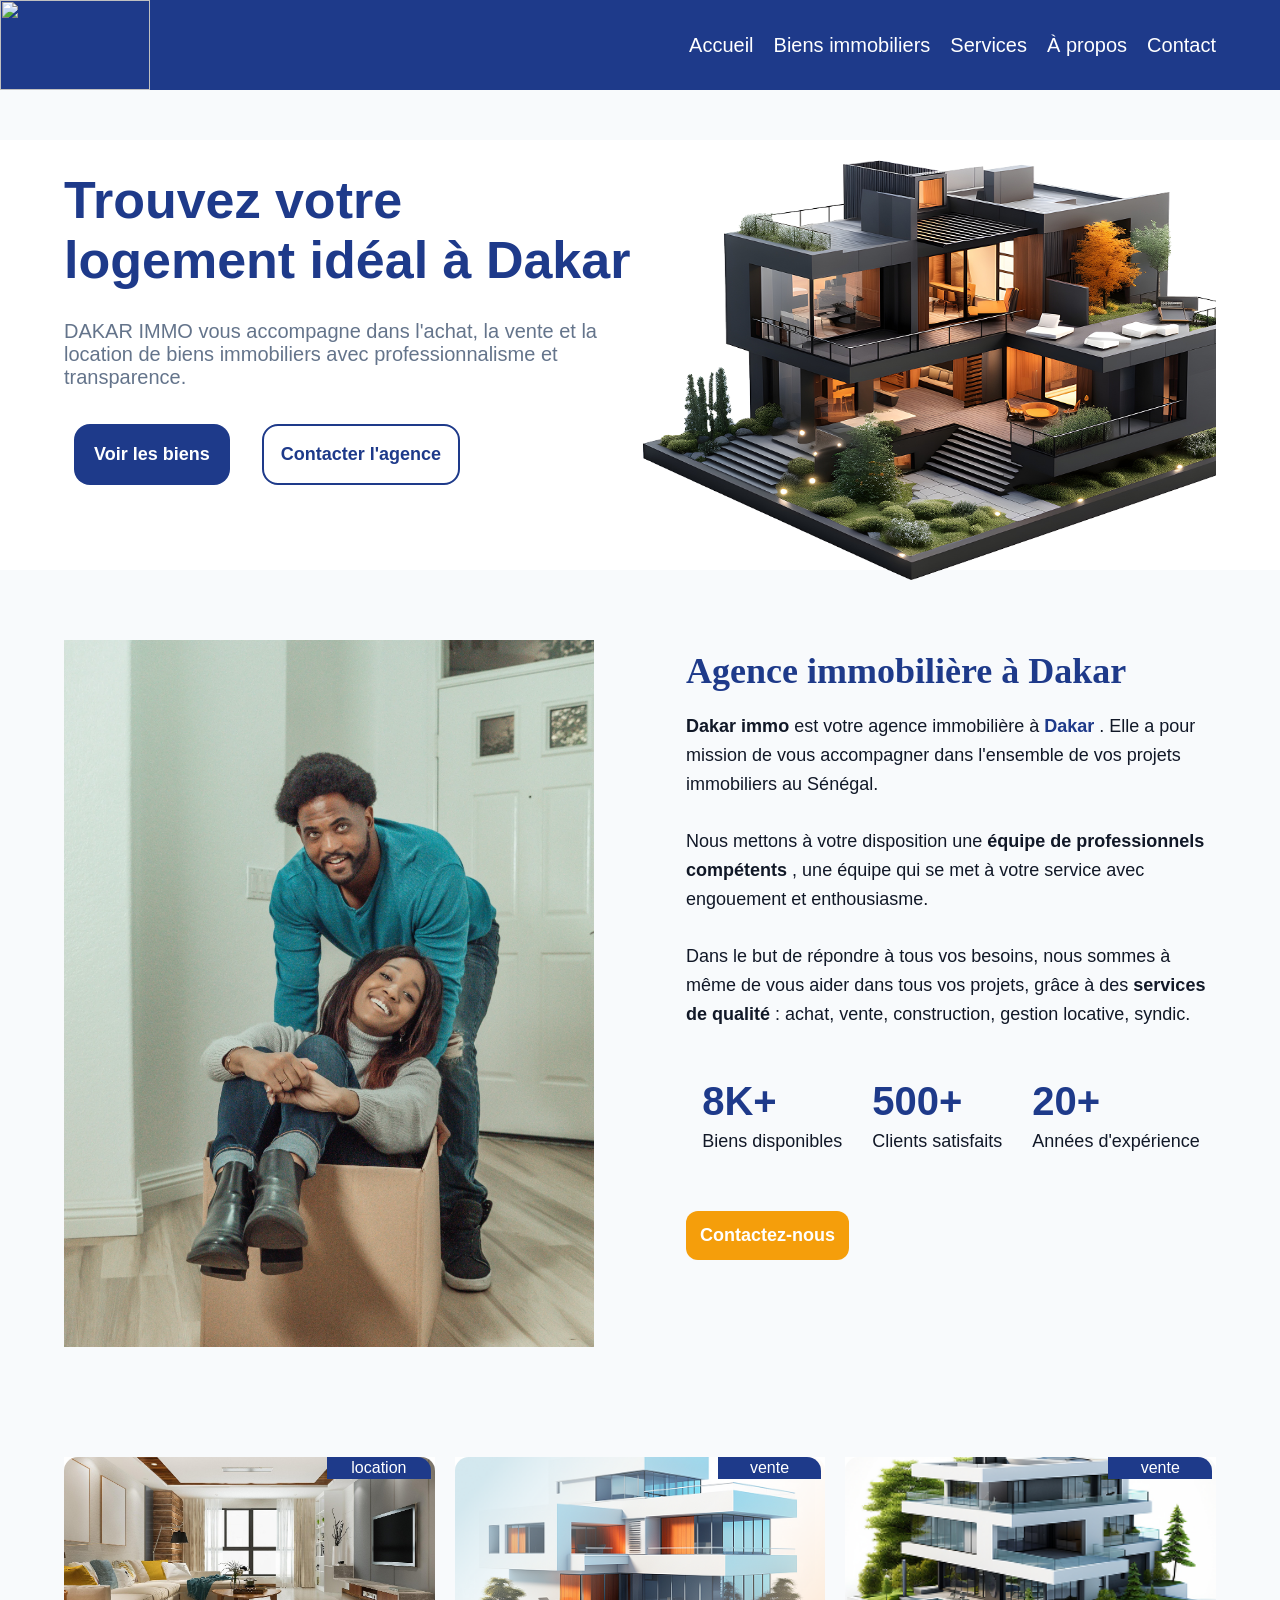
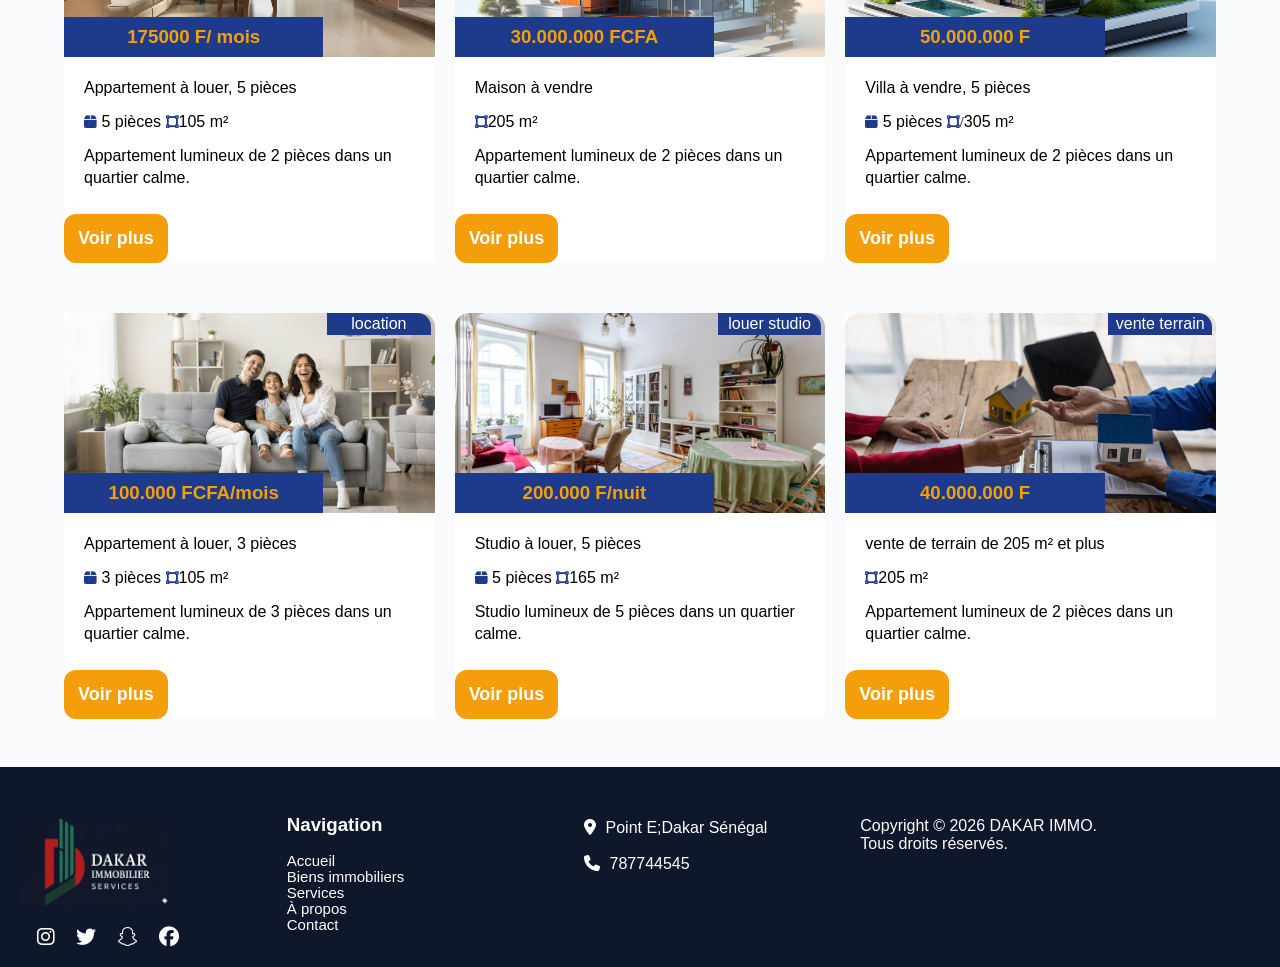
==== index.html @ 8d160462 "first commit" ====
<!DOCTYPE html>
<html lang="en">
<head>
    <meta charset="UTF-8">
    <meta name="viewport" content="width=device-width, initial-scale=1.0">
    <link rel="stylesheet" href="css/style.css">
  <link rel="stylesheet" href="https://cdnjs.cloudflare.com/ajax/libs/font-awesome/6.4.0/css/all.min.css">
    <title>Document</title>
</head>
<body>
   
<header class="header">
   
   <div class="rec1">
    <div class="logo">
        <img src="images/Logo.png" alt="">
    </div>
    

            <input type="checkbox" id="menuToggle" class="menu-checkbox" />


            <label for="menuToggle" class="menu-toggle" aria-label="Ouvrir le menu">
                <span></span>
            </label>

<div class="nav">
        <div  class="me"><a href="index.html"> Accueil</a></div>
        <div class="me"><a href="biens.html"> Biens immobiliers</a></div>
        <div class="me"><a href="services.html">Services</a></div>
       <div class="me"><a href="about.html">À propos</a></div>
       <div class="me"><a href="contact.html">Contact</a></div>
       </div>
</div>

</header>
<div class="hero">
    <div class="hero-content">
    <h1>Trouvez votre logement idéal à Dakar</h1>
    <p>DAKAR IMMO vous accompagne dans l'achat, la vente et la location de biens immobiliers  avec professionnalisme et transparence.</p>
<div class="bouton">
    <button class="bt1"><a href="biens.html">Voir les biens</a></button>
     <button class="bt2"><a href="contact.html" >Contacter l'agence</a></button>
     </div>
    </div>
<div class="hero-image">
    <img src="images/Final ii 1.png" alt="">
</div>
</div>
<div class="ag-presentation">
     <div class="image-presentation">
     <img src="images/immo.jpg" alt="">
    </div>
     <div class="text-presentation">
    <h2>Agence immobilière à Dakar</h2>
    <p> <strong>Dakar immo</strong> est votre agence immobilière à <strong><span class="A">Dakar </span></strong>. Elle a pour mission de vous accompagner dans l'ensemble de vos projets immobiliers au Sénégal.
    <br><br>

    Nous mettons à votre disposition une <strong>équipe de professionnels compétents </strong> , une équipe qui se met à votre service avec engouement et enthousiasme.
    <br><br>
    Dans le but de répondre à tous vos besoins, nous sommes à même de vous aider dans tous vos projets, grâce à des  <strong>services de qualité  </strong>: achat, vente, construction, gestion locative, syndic.</p>
   
     <div class="compteur">
        <div class="compteur-item">
            <h3>8K+</h3>
            <p>Biens disponibles</p>
          </div>
            <div class="compteur-item">
                <h3>500+</h3>
                <p>Clients satisfaits</p>
            </div>
            <div class="compteur-item">
                <h3>20+</h3>
                <p>Années d'expérience</p>
            </div>
     </div>
    
<div class="by">
     <button class="bt3"><a href="contact.html" >Contactez-nous</a></button>
     </div>
</div>
</div>
    
<div class="biens-appercu">
    <div class="bloc">
          <div class="blocA">
            <p>location</p>
           
             <h3>175000 F/ mois</h3>
          </div>
          <div class="bloc2">
            <div class="det">
                <p>Appartement à louer, 5 pièces</p>
            </div> 
            <div class="dett">  
              
               <span><i class="fa-solid fa-box"></i> 5 pièces</span> 
               <span><i class="fa-solid fa-vector-square"></i>105 m²</span>
            </div> 
          <p>Appartement lumineux de 2 pièces dans un quartier calme.</p>
          </div>
             <div class="by">
     <button class="bt3"><a href="contact.html" >Voir plus</a></button>
     </div>
    </div>
    <div class="bloc">
          <div class="blocAA">
            <p>vente</p>
             <h3>30.000.000 FCFA</h3>
          </div>
          <div class="bloc2">
            <div class="det">
                <p>Maison à vendre</p>
            </div> 
            <div class="dett">   
            
               <span><i class="fa-solid fa-vector-square"></i>205 m²</span>
            </div> 
          <p>Appartement lumineux de 2 pièces dans un quartier calme.</p>
          </div>
          <div class="by">
     <button class="bt3"><a href="contact.html" >Voir plus</a></button>
     </div>
    </div>
    <div class="bloc">
          <div class="blocAAA">
            <p>vente</p>
             <h3>50.000.000 F</h3>
          </div>
          <div class="bloc2">
            <div class="det">
                <p>Villa à vendre, 5 pièces</p>
            </div> 
            <div class="dett">   
               <span><i class="fa-solid fa-box"></i> 5 pièces</span> 
               <span><i class="fa-solid fa-vector-square">/</i>305 m²</span>
            </div> 
          <p>Appartement lumineux de 2 pièces dans un quartier calme.</p>
          </div>
             <div class="by">
     <button class="bt3"><a href="contact.html" >Voir plus</a></button>
     </div>
    </div>
    <div class="bloc">
          <div class="blocAAAJ">
            <p>location</p>
             <h3>100.000 FCFA/mois</h3>
          </div>
          <div class="bloc2">
            <div class="det">
                <p>Appartement à louer, 3 pièces</p>
            </div> 
            <div class="dett">   
               <span><i class="fa-solid fa-box"></i> 3 pièces</span> 
               <span><i class="fa-solid fa-vector-square"></i>105 m²</span>
            </div> 
          <p>Appartement lumineux de 3 pièces dans un quartier calme.</p>
          </div>
             <div class="by">
     <button class="bt3"><a href="contact.html" >Voir plus</a></button>
     </div>
    </div>
    <div class="bloc">
          <div class="blocAAAK">
            <p>louer studio</p>
             <h3>200.000 F/nuit</h3>
          </div>
          <div class="bloc2">
            <div class="det">
                <p>Studio à louer, 5 pièces</p>
            </div> 
            <div class="dett">   
               <span><i class="fa-solid fa-box"></i> 5 pièces</span> 
               <span><i class="fa-solid fa-vector-square"></i>165 m²</span>
            </div> 
          <p>Studio lumineux de 5 pièces dans un quartier calme.</p>
          </div>
             <div class="by">
     <button class="bt3"><a href="contact.html" >Voir plus</a></button>
     </div>
    </div>
    <div class="bloc">
          <div class="blocAAAL">
            <p>vente terrain</p>
             <h3>40.000.000 F</h3>
          </div>
          <div class="bloc2">
            <div class="det">
                <p>vente de terrain de 205 m² et plus</p>
            </div> 
            <div class="dett">   
             
               <span><i class="fa-solid fa-vector-square"></i>205 m²</span>
            </div> 
          <p>Appartement lumineux de 2 pièces dans un quartier calme.</p>
          </div>
             <div class="by">
     <button class="bt3"><a href="contact.html" >Voir plus</a></button>
     </div>
    </div>
</div>



</body>
<footer class="foot1">
  <div class="B">
    <div class="B1">
      <div class="logo">
          <img src="images/log.jpg" alt="">
      </div>
      <div class="icone">
        <span><i class="fa-brands fa-instagram"></i></span>
        <span><i class="fa-brands fa-twitter"></i></span>
        <span><i class="fa-brands fa-snapchat"></i></span>
        <span><i class="fa-brands fa-facebook"></i></span>
      </div>
    </div>
    <div class="B2">
      <div class="MENU">
        <h3>Navigation</h3>
        <div class="navv">
        <div  class="mee"><a href="index.html"> Accueil</a></div>
        <div class="mee"><a href="biens.html"> Biens immobiliers</a></div>
        <div class="mee"><a href="services.html">Services</a></div>
       <div class="mee"><a href="about.html">À propos</a></div>
       <div class="mee"><a href="contact.html">Contact</a></div>
       </div>
</div>
      </div>
      <div class="AD">
        <span><i class="fa-solid fa-location-dot"></i>Point E;Dakar Sénégal</span><br>
        <span><i class="fa-solid fa-phone"></i>787744545</span>
          </div>
     <div class="TR">Copyright © 2026 DAKAR IMMO.<br> Tous droits réservés.</div>     
    </div>
  </div>

</footer>
</html>
---- css/style.css ----
* {
    margin: 0;
    padding: 0;
    box-sizing: border-box;
}

 html {
    scroll-behavior: smooth;
} 

 body {
    font-family: Arial, sans-serif;
    background-color: #F8FAFC;
   
   
    
} 
img {
    display: block;
    max-width: 100%;
  
}
.header {
    position: fixed;
    top: 0;
    left: 0;
    width: 100%;
    height: 92px;
    z-index: 1000;
    margin-bottom: 70px;

}



.rec1 {
    
    background-color:#1E3A8A;
    display: flex;
    align-items: center;
    justify-content: space-between;
   
}
.nav {
    display: flex;
    gap: 20px;
    margin-right: 5%;
}

.logo img {
    width: 150px;
    height: 90px;
    background-color: #1E3A8A;
}
.nav a {
    text-decoration: none;
    color: white;
    font-family: 'Arial', sans-serif;
    font-size:20px;
    position: relative;

   
}

.me a:hover {
    border-bottom: 2px solid #F59E0B;
    bottom: -3px;
    
   
}

  .hero {
    width: 100%;
   margin-top: 140px;
    display: flex;
    justify-content: space-around;
    background-color:white;
    height:430px;
  }
  .hero-content {
    margin-top: 30px;
    width: 50%;
    height: 500px;
    margin-left: 5%;
  }
  .hero-image {
    width: 50%;
    margin-right: 5%;
 
  }
  .hero-image img {
    width: 100%;
    height:450px;
    border-radius: 10px;
  }
.hero-content h1 {
    color: #1E3A8A;
    font-size: 52px;
    margin-bottom: 30px;
     /* text-shadow: 2px 2px 4px rgba(0, 0, 0, 0.5);   */
}
.hero-content p {
    color:#64748B;
    font-size: 20px;
    margin-bottom: 25px;
    /* text-shadow: 1px 1px 2px rgba(0, 0, 0, 0.4);  */
}
.bt1{
    padding: 20px ; 
    font-size: 18px;
    background-color: #1E3A8A;
    border: none; 
    border-radius: 16px;
    margin: 10px;
  
  
}
.bt4 {
    padding: 10px ; 
    font-size: 18px;
    background-color:#F59E0B;
    border: none; 
    border-radius: 11px;
    margin: 10px;
  
  
}
.bouton {
    display: flex;
    gap: 12px;
    margin: 0 auto;
}
.bt1 a {
    color: white;
    text-decoration: none;
    font-weight: bold;
    height: 50px;
}
.bt4 a {
    color: white;
    text-decoration: none;
    font-weight: bold;
    height: 50px;
    font-size: 16px;
}
.bt2 {
    padding: 17px ; 
    font-size: 18px;
    background-color: white;
    border: 2px solid #1E3A8A; 
    border-radius: 16px;
    margin: 10px;
  
  
}
.bt2 a {
    color: #1E3A8A;
    text-decoration: none;
    font-weight: bold;
}
.ag-presentation {
    display: flex;
    gap: 8%;
    margin: 20px auto;
    margin-top: 70px;
    width: 90%;

}
.text-presentation {
    width: 50%;
    margin-top: 10px;
}
.text-presentation h2 {
    color: #1E3A8A;
    font-size: 36px;
    margin-bottom: 20px;
    font-family: bold;
}
.text-presentation p {
    margin-top: 20px;
    color:#111827;
    font-size: 18px;
    line-height: 1.6;
   
}
.A {
    color: #1E3A8A;
}
.image-presentation {
    width: 50%;
    padding: 0;
}
.image-presentation img {
    width: 100%;
    height:auto;
   
}
.bt3 {
    padding: 14px ; 
    font-size: 18px;
    border: none;
    background-color:#F59E0B;
    margin-top: 5px;
    border-radius: 12px;
  
  
}
.bt3 a {
    color: white;
    text-decoration: none;
    font-weight: bold;
    height: 50px;
}
.compteur {
    display: flex;
    gap: 30px;
    justify-content: center;
    margin: 50px auto;
}
.compteur .item {
    text-align: center;
}
.compteur-item h3 {
    color: #1E3A8A;
    font-size: 40px;
    
   
}
.compteur-item p {
    margin-top : 3px;
}
.box {
    width: 90%;
    margin: 100px auto;
    display:grid;
   grid-template-columns: repeat(3,1fr);
    gap: 40px;
  
}
.boxA {
    width: 100%;
    height: 280px;
    line-height: 20px;
    background-color: white;
   border-radius: 12px;

}
.boxA img {
    margin-left: 50px;
}

.AA {
    margin: 12px auto;
    width: 80%;
    margin-left: 20px;
}
.AB {
    width: 70%;
    text-align: center;
    margin: 0 auto;
   
  
}
.AB h2 {
    text-align: center;
}
.AB p {
    margin-top: 25px;
    font-size: 0.9em;
    
}

.foot1 {
    background-color: #0F172A;
    width: 100%;
    height: 200px;
    margin-top: 600px;
    display: flex;
    justify-content:space-between;
  
    padding-top: 50px;
}
.foot2 {
    background-color: #0F172A;
    width: 100%;
    height: 200px;
    margin-top: 1910px;
    display: flex;
    justify-content:space-between;
  
    padding-top: 50px;
}
.foot3 {
    background-color: #0F172A;
    width: 100%;
    height: 200px;
   
    display: flex;
    justify-content:space-between;
  
    padding-top: 50px;
}
.foot4 {
    background-color: #0F172A;
    width: 100%;
    height: 200px;
   margin-top: 40px;
    display: flex;
    justify-content:space-between;
  
    padding-top: 50px;
}
.foot5 {
    background-color: #0F172A;
    width: 100%;
    height: 200px;
   
    display: flex;
    justify-content:space-between;
  
    padding-top: 50px;
}
.icone i {
    color: white;
    margin-top: 20px;
    margin-left: 17px;
    font-size: 20px;
}
.B1 {
    margin-left: 20px;
    margin-top: 0;
    width: 70%;
    color: white;
}
.AD i {
    color: white ;
}

.navv {
    display: flex;
    flex-direction: column;
}
.MENU h3 {
    color: White;
    margin-bottom: 20px;
}
.B2 {
    width: 50%;
    line-height: 16px;
}
.me a {
    line-height: 20px;
}
.AD {
    width: 100%;
    margin-top: -8px;
}
.TR {
    width: 100%;
   
}

.navv a {
    text-decoration: none;
    color: white;
    font-family: 'Arial', sans-serif;
    font-size:15px;
    position: relative;

   
}
.B {
    display: grid;
    grid-template-columns: repeat(4,1fr);
    gap: 50px;
  
    color: white;
    
}
.AD {
    line-height: 20px;
}
.AD i {
    margin: 10px;
}


















.biens-appercu {
    width: 90%;
    margin: 80px auto;
    height: 340px;
   line-height: 22px;
   display: grid;
   grid-template-columns: repeat(3,1fr);
   gap: 20px;
   
   justify-content: space-between;
   

}

.bloc {
      width: 100%;
    background-color: white;
    margin-top: 30px;
}


.blocA {
    background: url(../images/villaB.jpg) center/cover no-repeat;
    border-radius: 14px 14px 0 0;
    height: 200px;
}

.blocAA {
    background: url(../images/villaC.jpg) center/cover no-repeat;
    border-radius: 14px 14px 0 0;
    height: 200px;
}
.blocAAA {
    background: url(../images/villaD.jpg) center/cover no-repeat;
    border-radius: 14px 14px 0 0;
    height: 200px;
}
.blocAAAJ {
    background: url(../images/villaDD.jpg) center/cover no-repeat;
    border-radius: 14px 14px 0 0;
    height: 200px;
}
.blocAAAK {
    background: url(../images/appartementAN.jpg) center/cover no-repeat;
    border-radius: 14px 14px 0 0;
    height: 200px;
}
.blocAAAL {
    background: url(../images/villaQ.jpg) center/cover no-repeat;
    border-radius: 14px 14px 0 0;
    height: 200px;
}
.blocA h3 {
    display: flex;
  color: #F59E0B;
  margin-top: 138px;
  background-color: #1E3A8A;
  width: 70%;
  height: 40px;
  align-items: center;
  justify-content: center;

}
.blocAA h3 {
    display: flex;
  color: #F59E0B;
  margin-top: 138px;
  background-color: #1E3A8A;
  width: 70%;
  height: 40px;
  align-items: center;
  justify-content: center;

}
.blocAAA h3 {
    display: flex;
  color:#F59E0B;
  margin-top: 138px;
  background-color: #1E3A8A;
  width: 70%;
  height: 40px;
  align-items: center;
  justify-content: center;

}
.blocAAAJ h3 {
    display: flex;
  color:#F59E0B;
  margin-top: 138px;
  background-color: #1E3A8A;
  width: 70%;
  height: 40px;
  align-items: center;
  justify-content: center;

}
.blocAAAK h3 {
    display: flex;
  color:#F59E0B;
  margin-top: 138px;
  background-color: #1E3A8A;
  width: 70%;
  height: 40px;
  align-items: center;
  justify-content: center;

}
.cv {
  margin: 0 auto;
}
.blocAAAL h3 {
    display: flex;
  color:#F59E0B;
  margin-top: 138px;
  background-color: #1E3A8A;
  width: 70%;
  height: 40px;
  align-items: center;
  justify-content: center;

}
.blocAA p {
    margin-bottom: 20px;
    font-size: 16px;
    color: white;
    background-color: #1E3A8A;
    width: 28%;
    text-align: center;
    margin-left: 263px;
    border-radius: 0 14px 0 0;
   
}
.blocA p {
    margin-bottom: 20px;
    font-size: 16px;
    color: white;
    background-color: #1E3A8A;
    width: 28%;
    text-align: center;
    margin-left: 263px;
    border-radius: 0 14px 0 0;
   
}
.blocAAA p {
    margin-bottom: 20px;
    font-size: 16px;
    color: white;
    background-color: #1E3A8A;
    width: 28%;
    text-align: center;
    margin-left: 263px;
    border-radius: 0 14px 0 0;
   
}
.blocAAAJ p {
    margin-bottom: 20px;
    font-size: 16px;
    color: white;
    background-color: #1E3A8A;
    width: 28%;
    text-align: center;
    margin-left: 263px;
    border-radius: 0 14px 0 0;
   
}
.blocAAAK p {
    margin-bottom: 20px;
    font-size: 16px;
    color: white;
    background-color: #1E3A8A;
    width: 28%;
    text-align: center;
    margin-left: 263px;
    border-radius: 0 14px 0 0;
   
}
.blocAAAL p {
    margin-bottom: 20px;
    font-size: 16px;
    color: white;
    background-color: #1E3A8A;
    width: 28%;
    text-align: center;
    margin-left: 263px;
    border-radius: 0 14px 0 0;
   
}



.bloc2 {
    margin: 20px;
   
}
.det p {
  
     font-size:1em;
    margin-bottom: 12px;
}
.dett i {
    color: #1E3A8A;
    font-size: 0.9em;
  
   
}
.del i {
    color: #1E3A8A;
    font-size: 0.9em;
   
}
.del h3 {
    margin-bottom: 12px;
    text-align: center;
}
.I {
    margin-left: 17px;
}
.dett span {
   
    gap: 100px;
   
}
.del {
    line-height: 30px;
}
.dett {
    margin-bottom: 12px;
}

/* PAGE BIEN */

.biens-appercuu {
    width: 90%;
    margin: 80px auto;
    height: 340px;
   line-height: 22px;
  display: grid;
  grid-template-columns: repeat(2,1fr);
  gap: 30px;
   
   
   justify-content: space-between;
   

}
.blocc {
      width: 100%;
    background-color: white;
}
.bloccA {
    background: url(../images/appartementF.jpg) center/cover no-repeat;
    border-radius: 14px 14px 0 0;
    height: 400px;
}
.bloccAB {
    background: url(../images/villaK.jpg) center/cover no-repeat;
    border-radius: 14px 14px 0 0;
    height: 400px;
}
.bloccAC {
    background: url(../images/studioA.jpg) center/cover no-repeat;
    border-radius: 14px 14px 0 0;
    height: 400px;
}
.bloccAD {
    background: url(../images/terrainA.jpg) center/cover no-repeat;
    border-radius: 14px 14px 0 0;
    height: 400px;
}
.bloccAE {
    background: url(../images/appartementT.jpg) center/cover no-repeat;
    border-radius: 14px 14px 0 0;
    height: 400px;
}
.bloccAF {
    background: url(../images/villaL.png) center/cover no-repeat;
    border-radius: 14px 14px 0 0;
    height: 400px;
}





.bloccA h3 {
    display: flex;
  color: #F59E0B;
  margin-top: 338px;
  background-color: #1E3A8A;
  width: 70%;
  height: 40px;
  align-items: center;
  justify-content: center;

}
.bloccAB h3 {
    display: flex;
  color: #F59E0B;
  margin-top: 338px;
  background-color: #1E3A8A;
  width: 70%;
  height: 40px;
  align-items: center;
  justify-content: center;

}
.bloccAC h3 {
    display: flex;
  color: #F59E0B;
  margin-top: 338px;
  background-color: #1E3A8A;
  width: 70%;
  height: 40px;
  align-items: center;
  justify-content: center;

}
.bloccAD h3 {
    display: flex;
  color: #F59E0B;
  margin-top: 338px;
  background-color: #1E3A8A;
  width: 70%;
  height: 40px;
  align-items: center;
  justify-content: center;

}
.bloccAE h3 {
    display: flex;
  color: #F59E0B;
  margin-top: 338px;
  background-color: #1E3A8A;
  width: 70%;
  height: 40px;
  align-items: center;
  justify-content: center;

}
.bloccAF h3 {
    display: flex;
  color: #F59E0B;
  margin-top: 338px;
  background-color: #1E3A8A;
  width: 70%;
  height: 40px;
  align-items: center;
  justify-content: center;

}

.p1 {
    margin-top: 150px;
    background: url(../images/appartementE.jpg) center/cover no-repeat;
    height: 350px;
   display: flex;
    align-items: center;
   
}
.tx h1 {
    color: #1E3A8A;
    font-size: 2.5em;
}
.tx p {
    font-size: 1.4em;
    color: #111827;
}

.tx {
    width: 40%;
    margin-left: 20px;
    
}



/* SERVICE */
.sev {
    margin-top: 150px;
    background: url(../images/studioE.jpg) center/cover no-repeat;
    height: 300px;
    display: flex;
    align-items: center;
    justify-content: center;
    color: #1E3A8A;
    font-size: 2em;
    box-shadow: #13203b;
}
.sec1 {
    width: 60%;
    margin: 60px auto;
    line-height: 30px;
  

  
   
    
}
.TT h1 {
    text-align: center;
}

/* A PROPOOS */
.secbac {
    background: url(../images/studioO.jpg) center/cover no-repeat;
    width:100%;
    height: 400px;
    display: flex;
    align-items: end;
    margin-top: 150px;
    font-size: 35px;
    color: #1E3A8A;
    padding-bottom: 30px;
    padding-left: 30px;

}
.ntre-histoire {
    width: 90%;
    margin: 30px auto;
    display: flex;
    justify-content: space-between;
   

}
.hist-image {
        width: 45%;

}
.hist-text {
    width: 50%;
}
.hist-text h2{
    color: #1E3A8A;
    margin-bottom: 20px;
}
.hist-text p {
     color: #111827;
}

.mission-vision {
    width: 95%;
    display: flex;
    justify-content: space-between;
    margin: 80px auto;
    line-height: 25px;
}
.mission-vision h2 {
    color: #1E3A8A;
    margin-bottom: 25px;
}
.mission-vision p {
           color: #111827;
}
.mission {
    width: 47%;
}
.vision {
    width: 47%;
}
ul {
    margin-left: 20px;
}
.choisir {
    text-align: center;
    margin: 25px auto;
    width: 60%;

}
.choisir h1 {
    font-size: 40px;
    color: #1E3A8A;
    margin-bottom: 15px;
}
.choisir p {
    color: #64748B;
    font-size: 19px;
}
.choice {
    width: 90%;
    margin: 20px auto;
    display: flex;
    justify-content: space-between;
    gap: 20px;
}
.ch1 {
    background: 
            linear-gradient(to top, #1E3A8A 20%,transparent),
            url(../images/villaQ.jpg) center/cover no-repeat;
            border-radius: 10px;
    width: 25%;
    height:230px ;
    display: flex;
    align-items: flex-end;
    padding-bottom: 20px;
  
}
.ch2 {
    background: 
            linear-gradient(to top, #1E3A8A 20%,transparent),
            url(../images/villaF.jpg) center/cover no-repeat;
            border-radius: 10px;
    width: 25%;
    height:230px ;
    display: flex;
    align-items: flex-end;
    padding-bottom: 20px;
  
}
footer i {
    color: white;
}
.ch3 {
    background: 
            linear-gradient(to top, #1E3A8A 20%,transparent),
            url(../images/studioQ.jpg) center/cover no-repeat;
            border-radius: 10px;
    width: 25%;
    height:230px ;
    display: flex;
    align-items: flex-end;
    padding-bottom: 20px;
  
}
.ch4 {
    background: 
            linear-gradient(to top, #1E3A8A 20%,transparent),
            url(../images/studioZ.jpg) center/cover no-repeat;
            border-radius: 10px;
    width: 25%;
    height:230px ;
    display: flex;
    align-items: flex-end;
    padding-bottom: 20px;
  
}
.choice h2 {
    color: white;
    margin-left: 20px;
    
}
.statistique {
      width: 90%;
      margin: 20px auto;
      background-color: #1E3A8A;
      height: 200px;
      border-radius: 30px;
      color: white;
      display: flex;
      justify-content: center;
      align-items: center;
      gap: 25px;
      margin-top: 100px;
}
.sta {
    width: 30%;
    text-align: center;
}
.sta h1 {
    font-size: 80px;
   margin-bottom: 20px;
}
.sta p {
    font-size: 20px;
}
.val-exp {
    width: 90%;
    display: flex;
    justify-content: space-between;
    margin: 40px auto;
}
.val {
    width: 47%;
}
.exp {
    width: 47%;
}
/* contact */

.tett {
    background: url(../images/contact.png) center/cover no-repeat;
    height: 400px;
    margin-top: 160px;
  display: flex;
    justify-content: center;
    align-items: center;
    margin-top: 150px;
    color: #1E3A8A;
    font-size: 30px;
}
.container {

    margin-top: 150px;
    width: 90%;
    padding: 25px;
    border-radius: 8px;
    margin: 0 auto;

}
.container .titt {
    font-size: 24px;
    font-weight: 600;
    position: relative;
    margin-bottom: 25px;
    color: #1E3A8A;
}
.content {
    margin-top: 20px;
}
.user-details {
    display: grid;
    grid-template-columns: repeat(2,1fr);
    gap: 30px;
    margin-bottom: 20px;


}
.input-box {
    margin-bottom: 15px;


}
.input-box label{
    display: block;
    margin-bottom: 8px;
    font-weight: 500;
    color: #111827;
}
.input-box input {
    width: 100%;
    height: 50px;
    padding: 0 15px;
    font-size: 16px;
    border: 1px solid black;
    border-radius: 10px;
    outline: none;
    background-color: white;
    
}
.input-box select {
    width: 100%;
    height: 50px;
    padding: 0 15px;
    font-size: 16px;
    border: 1px solid black;
    border-radius: 10px;
    outline: none;
    background-color: white;
    
}
.input-box #message {
    width: 150%;
    height: 150px;
}
.boxx {
    width: 90%;
    margin: 100px auto;
    display:grid;
   grid-template-columns: repeat(4,1fr);
    gap: 30px;
  
}
.boxxA {
    width: 100%;
    height: 170px;
    line-height: 15px;
    background-color: white;
   border-radius: 12px;

}
.Z img {
    margin-left: 50px;
    height: 60px;
    margin: 0 auto;
}

.Z {
    margin: 10px auto;
    width: 80%;
    margin-left: 20px;
}
.Y {
    width: 70%;
    text-align: center;
    margin: 0 auto;
   
  
}
.Y h2 {
    text-align: center;
    font-size: 16px;
}
.Y p {
    margin-top: 25px;
    font-size: 0.9em;
    
}



.menu-checkbox {
  display: none;
}
 
.menu-toggle {
  display: none;
  width: 48px;
  height: 48px;
  border: 1px solid #d9e3f2;
  border-radius: 14px;
  background: #ffffff;
  align-items: center;
  justify-content: center;
  cursor: pointer;
}




.menu-toggle span,
.menu-toggle::before,
.menu-toggle::after {
  content: "";
  display: block;
  width: 20px;
  height: 2px;
  background: #24324a;
  border-radius: 999px;
  transition: 0.3s ease;
    position: relative;

}
 
.menu-toggle::before {
  position: absolute;
  transform: translateY(-6px);
}
 
.menu-toggle::after {
  position: absolute;
  transform: translateY(6px);  
}


.menu-checkbox:checked ~ .menu-toggle span {
  opacity: 0;
}
 
.menu-checkbox:checked ~ .menu-toggle::before {
  transform: rotate(45deg);
}
 
.menu-checkbox:checked ~ .menu-toggle::after {
  transform: rotate(-45deg);
}
@media (max-width: 900px) {
  body {
    padding-top: 84px;
  }
 
  .header-inner {
    min-height: 84px;
  }
  .me a {
    color: #1E3A8A;
  }
 
  .menu-toggle {
    display: inline-flex;
    position: relative;
    z-index: 1002;
  }
 
  .nav {
    position: fixed;
    top: 84px;
    left: 16px;
    right: 16px;
    display: flex;
    flex-direction: column;
    align-items: stretch;
    gap: 8px;
    padding: 14px;
    background: rgba(255, 255, 255, 0.98);
    border: 1px solid #d9e3f2;
    border-radius: 20px;
    box-shadow: 0 14px 30px rgba(24, 48, 87, 0.08);
    opacity: 0;
    visibility: hidden;
    transform: translateY(-10px);
    transition: 0.3s ease;
  }
 
  .menu-checkbox:checked ~ .nav {
    opacity: 1;
    visibility: visible;
    transform: translateY(0);
  }
 
  .nav a {
    width: 100%;
    text-align: center;
    background: #f8fbff;
  }
}
















@media(min-width:320px) and (max-width:599px) {
    .rec1 {
        
        width: 100%;
        height: 60px;
        display: flex;
        justify-content: space-between;
        position: fixed;
        margin-bottom: 0px;

    }
    .logo img {
        height: 60px;
        margin-left: 25px;
        
    }
     
    .hero-image {
        width: 90%;
    }
    .hero img {
        width: 100%;
    }
    .nav a {
        font-size: 20px;
        width: 20%;
    }
    .hero-content{
        width: 100%;
    }
    .hero {
       
        display: flex;
        flex-direction: column;
        width: 100%;
        align-items: center;
        border-radius: 30px;
       
        height: 900px;
    }
    .hero-content h1 {
        margin-top: 20px;
        font-size: 40px;
        text-align: center;
    }
    .bt1 {
        width: 90%;
        display: flex;
        align-items: center;
        justify-content: center;
        height: 30px;
      
        
    }
    .bt2 {
        width: 95%;
        display: flex;
        align-items: center;
        justify-content: center;
        height: 30px;
      
        
    }
    .by {
        margin: 10px auto;
    }
    .bt1 a {
        font-size: 16px;
        margin-top: 30px;
    }
.bt2 a {
        font-size: 14px;
      
    }
    .bouton {
        display: flex;
        align-items: center;
        justify-content: center;
        gap: 5px;
    }
    .ag-presentation{
        display: flex;
    flex-direction: column;
    width: 100%;
    margin: 0 auto;
    }
  .image-presentation{
       width: 95%;
       
       margin: 12px auto;
    }
     .image-presentation img {
        border-radius: 20px;
     }
    .text-presentation{
        width: 90%;
        margin: 0 auto;
    }
    .text-presentation h2 {
        margin-top: 20px;
         text-align: center;
    }
    .compteur {
        width: 100%;
        display: flex;
        justify-self: center;
        align-items: center;
       
    }
    .compteur-item h3 {
        font-size: 30px;
    }
    .compteur-item p {
        font-size: 12px;
    }
    .by {
       display: flex;
       justify-content: center;
       border-radius: 20px;
    }
    .biens-appercu {
        display: flex;
        flex-direction: column;
    }
    /* biens */
    .p1 {
        margin-top: 60px;
        background-color: black;
        background-image: none;
        color: white;
        border-radius: 20px;
    }
    .tx h1 {
        font-size: 30px;
        width: 100%;
        text-align: center;
        margin-right: 20px;
        color: white;
        margin-bottom: 17px;
    }
    .tx {
        width: 100%;
        margin: 0 auto;
    }
    .tx p {
        font-size: 1.2em;
       width: 95%;
       margin: 0 auto;
        color: white;
        text-align: center;
        width: 100%;
    }
    .tx h2 {
        text-align: center;
        margin-top: 16px;
    }
    .biens-appercuu {
        display: flex;
        flex-direction: column;
    }
    .blocA p {
        margin-left: 253px;
    }
    .blocAA p {
        margin-left: 253px;
    }
    .blocAAA p {
        margin-left: 253px;
    }
    .blocAAAJ p {
        margin-left: 253px;
    }
    .blocAAAK p {
        margin-left: 253px;
    }
    .blocAAAL p {
        margin-left: 253px;
  }
  .sev {
    border-radius: 20px;
    margin-top: 60px;
  }
  .sec1 {
    width: 95%;
  }
  .box {
    display: flex;
    flex-direction: column;
  }
  body {
    width: 100%;
  }
  .secbac {
    margin: 0 auto;
    margin-top: 60px;
    font-size: 25px;
    box-shadow: #13203b 0.5;
    text-align: center;
    display: flex;
    justify-content: center;
    align-items: end;
   
   

  }
  .choisir {
    width: 90%;
    margin: 12px auto;
  }
  .choisir h1 {
       width: 100%;
       font-size: 30px;
  }
  .ntre-histoire {
           display: flex;
           flex-direction: column;

  }
  .hist-image {
    width: 100%;
  }
  .hist-text {
    width: 100%;
  }
  .mission-vision {
        display: flex;
        flex-direction: column;
  }
  .mission {
    width: 100%;
  }
   .vision {
    width: 100%;
  }
  .vision h2 {
    text-align: center;
  }
  .mission h2 {
    margin-top: 60px;
    text-align: center;
  }
  .val-exp {
    display: flex;
    flex-direction: column;
  }
  .val {
    width: 90%;
    border-radius: 12px;
    margin: 12px auto;

  }
  .exp {
    width: 90%;
    margin: 12px auto;
    border-radius: 12px;
  }
  .choice{
    display: flex;
    flex-direction: column;
  }
  .ch1 {
    width: 100%;
  }
  .ch2 {
    width: 100%;
  }
  .ch3 {
    width: 100%;
  }
  .ch4 {
    width: 100%;
  }
  .statistique {
    display: flex;
    flex-direction: column;
    height: auto;
    width: 100%;
  }
  .tett {
    margin-top: 50px;
    width: 100%;
    background-image: none;
    background-color: #F59E0B;
    color: white;
    border-radius: 20px;
  }
  .boxx {
    display: grid;
    grid-template-columns: repeat(2,1fr);
  }
  .Y p {
    font-size: 14px;
  }
  .user-details {
    display: flex;
    flex-direction: column;
  }
  .input-box #message {
    width: 100%;
  }
  .foot1 {
    background-color: #0F172A;
    width: 100%;
    height: 600px;
    margin-top: 2500px;
    display: flex;
  flex-direction: column;
   justify-content: center;
    padding-top: 50px;
    color: white;

}
.foot2 {
    background-color: #0F172A;
    width: 100%;
    height: 630px;
    margin-top: 4010px;
    display: flex;
  flex-direction: column;
   justify-content: center;
    padding-top: 50px;
    color: white;
  

}
.foot3 {
    background-color: #0F172A;
    width: 100%;
    height: 600px;
    color: white;
    display: flex;
  flex-direction: column;
   justify-content: center;
    padding-top: 50px;

}
.foot4 {
    background-color: #0F172A;
    width: 100%;
    height: 600px;
    color: white;
    display: flex;
  flex-direction: column;
   justify-content: center;
    padding-top: 50px;

}
.foot5 {
    background-color: #0F172A;
    width: 100%;
    height: 600px;
   
    display: flex;
  flex-direction: column;
   justify-content: center;
    padding-top: 50px;
    color: white;

}
    .B1 {
        display: flex;
        flex-direction: column;
        align-content: center;
        justify-content: center;
        width: 100%;
        margin-left: 57px;
        color: white;
    }
        .B {
        display: flex;
        flex-direction: column;
        align-content: center;
        justify-content: center;
        width: 100%;
        margin-left: 57px;
        color: white;
    }
    .mee a {
        color: #ffffff;
    }
.AD{
    width: 100%;
}

}

@media (min-width:600px) and (max-width:1024px){
    
    .ag-presentation {
        display: flex;
        flex-direction: column;
    }
    .image-presentation {
        width: 100%;
    }
    .text-presentation {
        margin-top: 25px;
        width: 100%;
    }
    .by {
       display: flex;
       justify-content: center;
    }
    .biens-appercu {
        display: grid;
        grid-template-columns: repeat(2,1fr);
    }
    .me a {
        font-size: 20px;
    }
    .p1 {
        margin-top: 50px;
    }
    .tx {
        width: 90%;
        margin: 0 auto;

    }
    .tx h1 ,h2 {
        text-align: center;
    }
    .tx p {
        text-align: center;
        margin-top: 15px;
        margin-bottom: 12px;
    }
    .sec1 h1 {
        margin-bottom: 20px;
    }
    .box {
        display: grid;
        grid-template-columns: repeat(2,1fr);
        
    }
    .boxA {
        height: 300px;
    }
    .sev {
        margin-top: 50px;
    }
    .secbac {
        margin-top: 50px;
        font-size: 30px;
       display: flex;
       justify-content: center;
       align-items: center;
    }
    .choisir {
        width: 90%;
    }
    .choisir p{
        width: 100%;
        text-align: center;
    }
    .ntre-histoire{
        display: flex;
        flex-direction: column;
    }
    .hist-image{
        width: 100%;
    }
    .hist-text {
        width: 100%;
    }
    .hist-text h2 {
        margin-top: 20px;
    }
    .vision h2 {
        font-size: 20px;
    }
    .vision p {
        font-size: 12px;
    }
     .mission h2 {
        font-size: 20px;
    }
    .mission p {
        font-size: 12px;
    }
    ul {
        font-size: 13px;
        line-height: 16px;
    }
    .val-exp{
        display: flex;
        flex-direction: column;
        align-items: center;
        justify-content: center;
    }
    .val {
        width: 90%;
       
    }
     .exp {
        margin-top: 30px;
        width: 90%;
     }
     .choice {
        display: grid;
        grid-template-columns: repeat(2,1fr);
     }
     .ch1 {
        width: 100%;
     }
     .ch2 {
        width: 100%;
     }
     .ch3 {
        width: 100%;
     }
     .ch4 {
        width: 100%;
     }
     .sta h1 {
        font-size: 35px;
     }
     .sta p {
        font-size: 15px;
     }
     .tett {
        margin-top: 50px;
     }
     .hero{
        margin-top: 50px;
     }
       .foot1 {
    background-color: #0F172A;
    width: 100%;
    height: 200px;
    margin-top:1040px;
    display: flex;
  flex-direction: column;
   justify-content: center;
    padding-top: 50px;
    color: white;

}
.foot2 {
    background-color: #0F172A;
    width: 100%;
    height: 300px;

    display: flex;
  flex-direction: column;
   justify-content: center;
    padding-top: 50px;
    color: white;
  

}
.foot3 {
    background-color: #0F172A;
    width: 100%;
    height: 300px;
    color: white;
    display: flex;
  flex-direction: column;
   justify-content: center;
    padding-top: 50px;

}
.foot4 {
    background-color: #0F172A;
    width: 100%;
    height: 200px;
    color: white;
    display: flex;
  flex-direction: column;
   justify-content: center;
    padding-top: 50px;

}
.foot5 {
    background-color: #0F172A;
    width: 100%;
    height: 300px;
   
    display: flex;
  flex-direction: column;
   justify-content: center;
    padding-top: 50px;
    color: white;

}
.B{
    color: white;
}
}
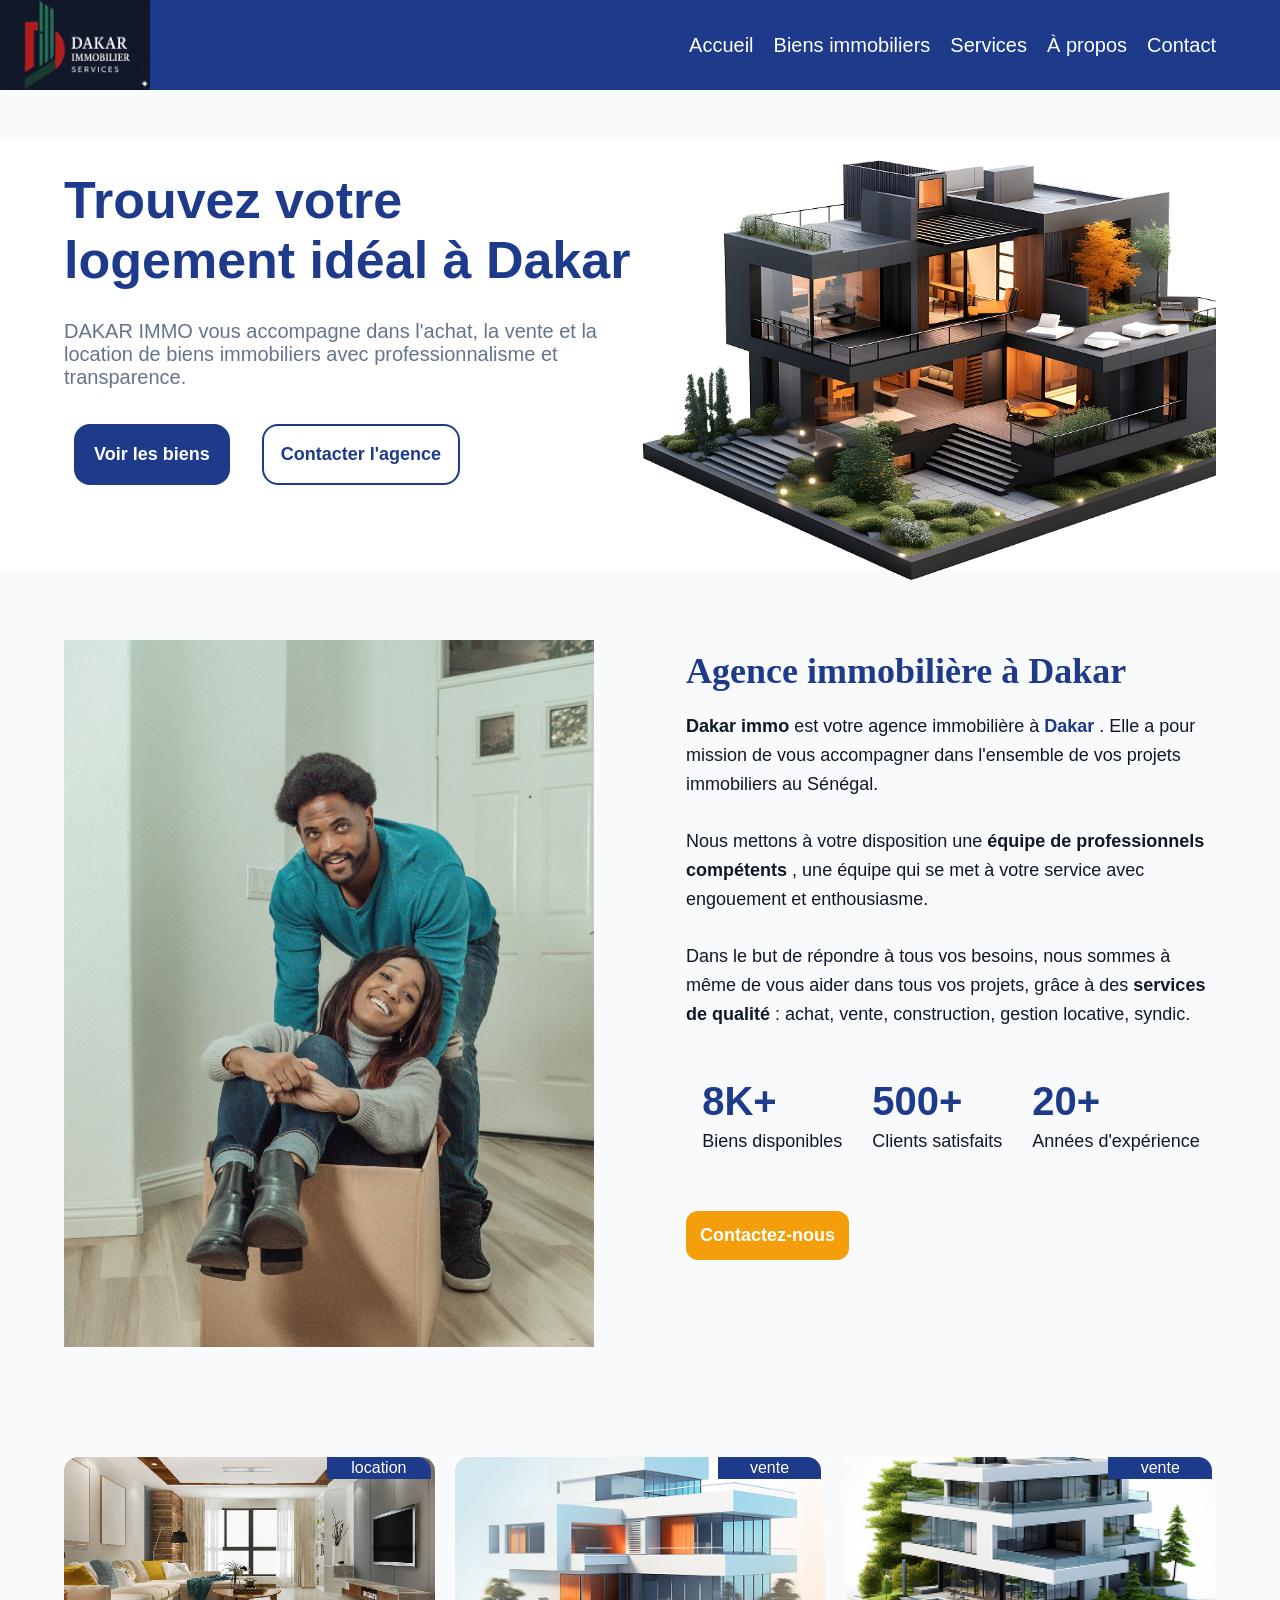
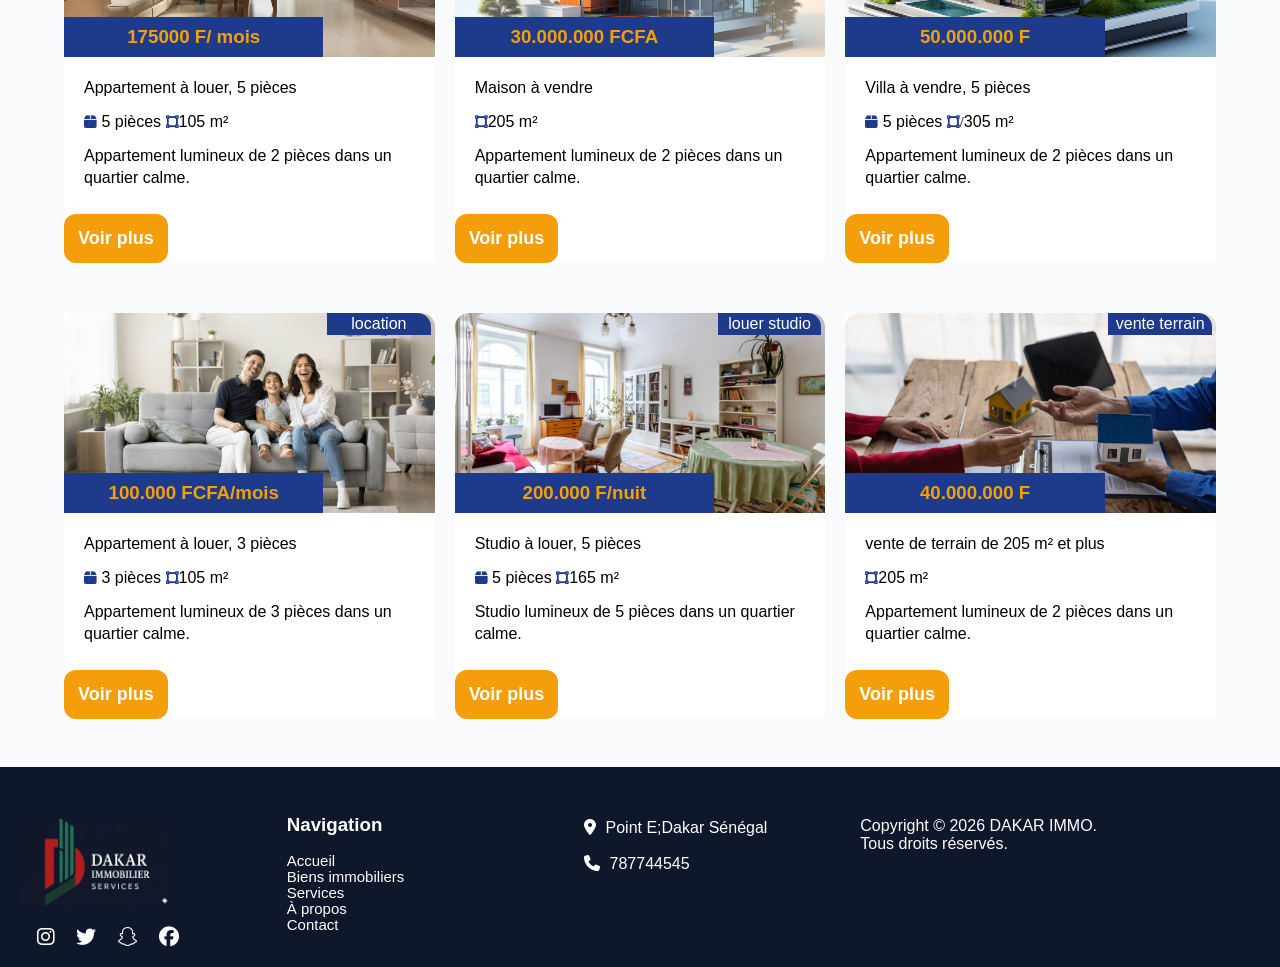
==== commit efa24ce0: "ajout de fichier" ====
--- a/index.html
+++ b/index.html
@@ -13,7 +13,7 @@
    
    <div class="rec1">
     <div class="logo">
-        <img src="images/Logo.png" alt="">
+        <img src="images/log.jpg" alt="">
     </div>
     
 
--- a/css/style.css
+++ b/css/style.css
@@ -1221,21 +1221,28 @@
 
 
 
-@media(min-width:320px) and (max-width:599px) {
+@media(max-width:599px) {
+    
+  
     .rec1 {
         
-        width: 100%;
+        width:100%;
         height: 60px;
         display: flex;
         justify-content: space-between;
         position: fixed;
         margin-bottom: 0px;
+     
 
     }
     .logo img {
         height: 60px;
         margin-left: 25px;
         
+    }
+    .hero{
+        width: 100%;
+        margin: 30px auto;
     }
      
     .hero-image {
@@ -1267,13 +1274,16 @@
         text-align: center;
     }
     .bt1 {
-        width: 90%;
+        width: 80%;
         display: flex;
         align-items: center;
         justify-content: center;
         height: 30px;
       
         
+    }
+    p {
+        font-size: 10px;
     }
     .bt2 {
         width: 95%;
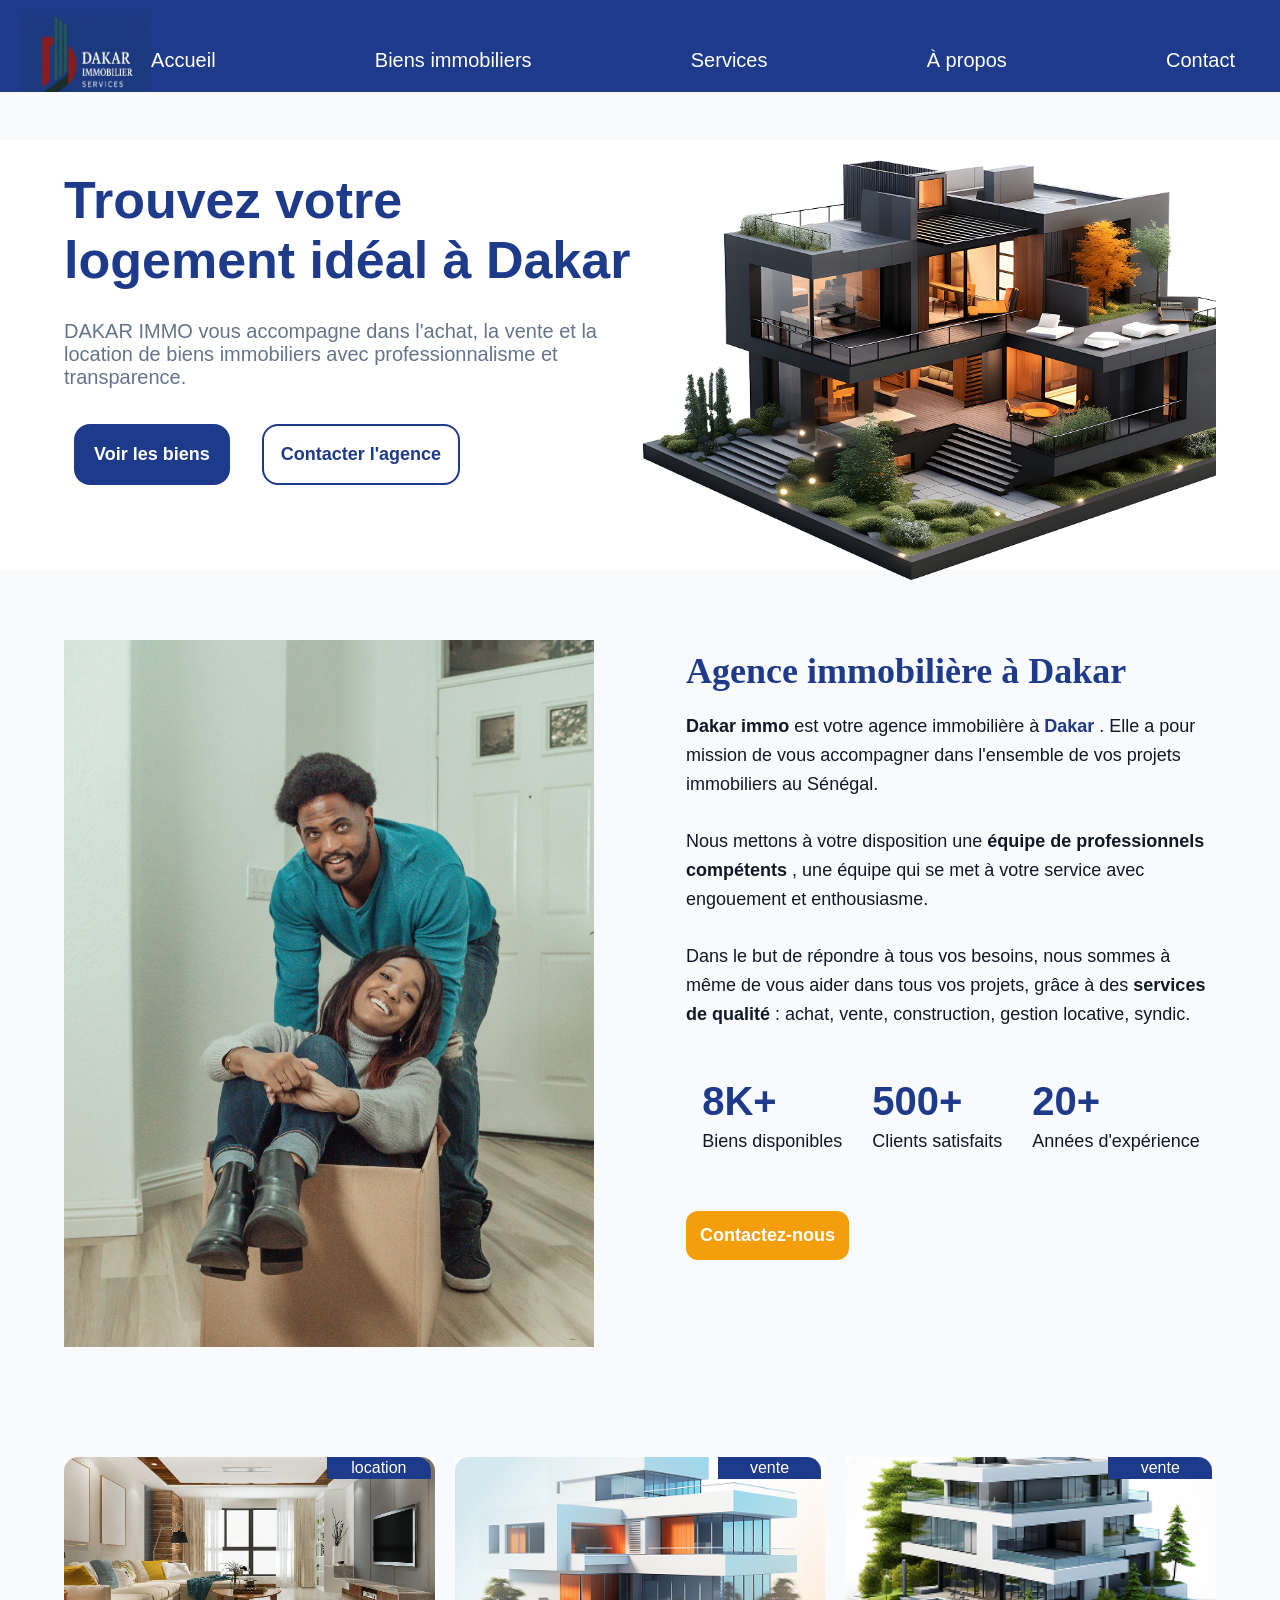
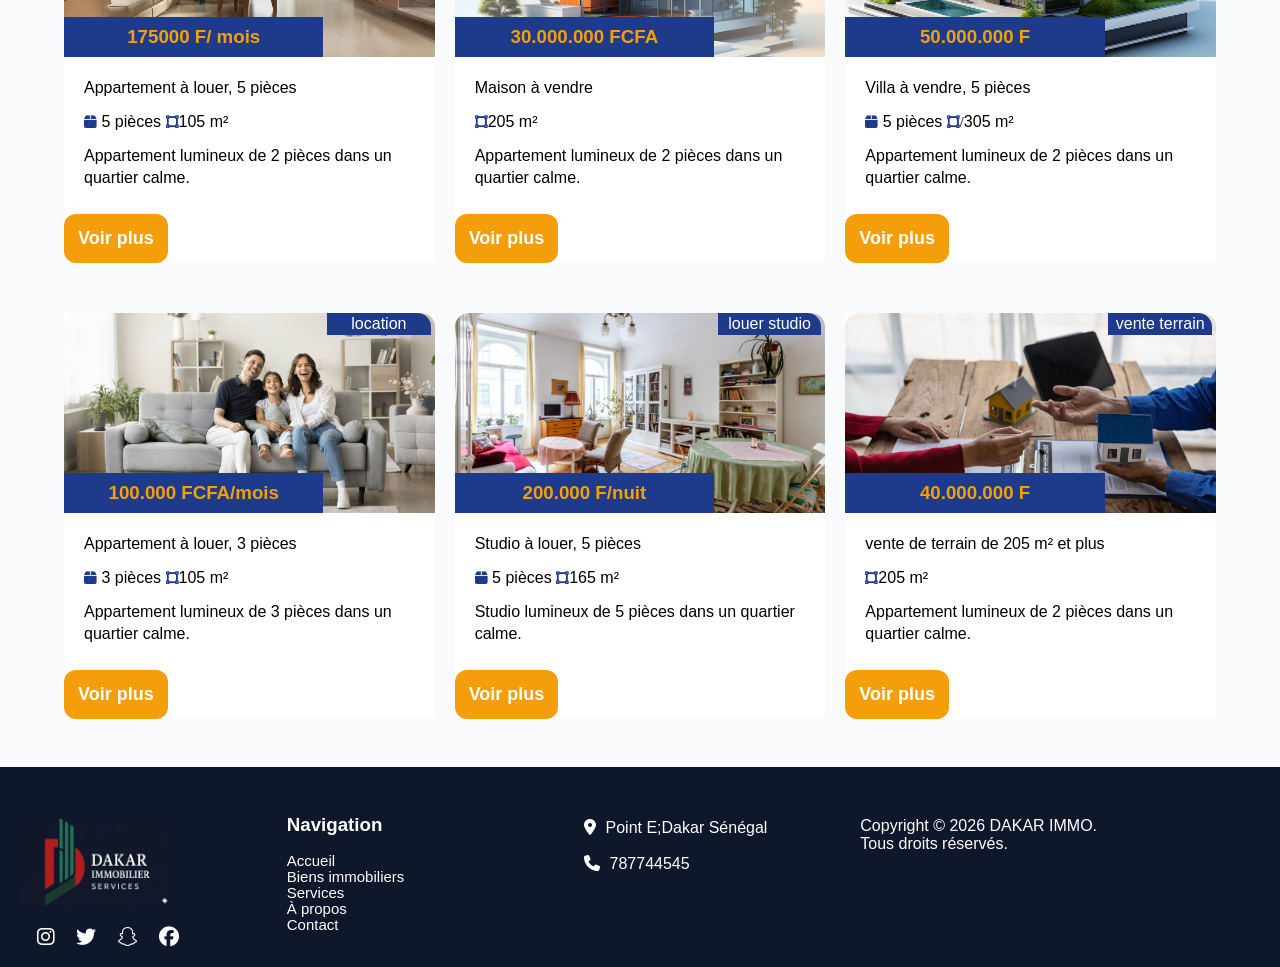
==== commit db51e032: "chandement du header au nivau du téléphone" ====
--- a/index.html
+++ b/index.html
@@ -13,7 +13,7 @@
    
    <div class="rec1">
     <div class="logo">
-        <img src="images/log.jpg" alt="">
+         <img src="images/logo.png" alt=""> 
     </div>
     
 
--- a/css/style.css
+++ b/css/style.css
@@ -1,5 +1,6 @@
 * {
     margin: 0;
+    box-sizing: border-box;
     padding: 0;
     box-sizing: border-box;
 }
@@ -11,6 +12,7 @@
  body {
     font-family: Arial, sans-serif;
     background-color: #F8FAFC;
+  
    
    
     
@@ -26,7 +28,8 @@
     left: 0;
     width: 100%;
     height: 92px;
-    z-index: 1000;
+     
+   background-color: #1E3A8A;
     margin-bottom: 70px;
 
 }
@@ -34,17 +37,20 @@
 
 
 .rec1 {
+    display: flex;
+    align-items: center;
     
-    background-color:#1E3A8A;
-    display: flex;
+    justify-content: space-between;
+    width: 100%;
+   
+}
+.nav {
+    display: flex;
+    gap: 20px;
+    margin-right: 25px;
+    justify-content: space-between;
     align-items: center;
-    justify-content: space-between;
-   
-}
-.nav {
-    display: flex;
-    gap: 20px;
-    margin-right: 5%;
+    width: 100%;
 }
 
 .logo img {
@@ -1155,7 +1161,7 @@
 .menu-checkbox:checked ~ .menu-toggle::after {
   transform: rotate(-45deg);
 }
-@media (max-width: 900px) {
+@media (max-width: 1024px) {
   body {
     padding-top: 84px;
   }
@@ -1171,6 +1177,7 @@
     display: inline-flex;
     position: relative;
     z-index: 1002;
+    margin-right: 30px;
   }
  
   .nav {
@@ -1183,10 +1190,10 @@
     align-items: stretch;
     gap: 8px;
     padding: 14px;
-    background: rgba(255, 255, 255, 0.98);
+   
     border: 1px solid #d9e3f2;
     border-radius: 20px;
-    box-shadow: 0 14px 30px rgba(24, 48, 87, 0.08);
+  
     opacity: 0;
     visibility: hidden;
     transform: translateY(-10px);
@@ -1221,7 +1228,7 @@
 
 
 
-@media(max-width:599px) {
+@media(max-width:509px) {
     
   
     .rec1 {
@@ -1231,18 +1238,27 @@
         display: flex;
         justify-content: space-between;
         position: fixed;
-        margin-bottom: 0px;
-     
+      
+     header {
+        width: 100%;
+        max-width: 100%;
+     }
 
     }
     .logo img {
         height: 60px;
         margin-left: 25px;
+      
         
     }
+    .logo {
+        width: 40%;
+    }
+
     .hero{
         width: 100%;
         margin: 30px auto;
+      
     }
      
     .hero-image {
@@ -1267,6 +1283,7 @@
         border-radius: 30px;
        
         height: 900px;
+
     }
     .hero-content h1 {
         margin-top: 20px;
@@ -1622,6 +1639,7 @@
     .ag-presentation {
         display: flex;
         flex-direction: column;
+        margin-top: 100px;
     }
     .image-presentation {
         width: 100%;
@@ -1822,14 +1840,26 @@
 
 
 
-
-
-
-
-
-
-
-
-
-
-
+html, body{
+    width: 100%;
+    overflow-x: hidden;
+}
+
+header{
+    width: 100%;
+    max-width: 100%;
+    overflow: hidden;
+    padding: 15px 20px;
+    background: blue;
+}
+
+
+
+
+
+
+
+
+
+
+
